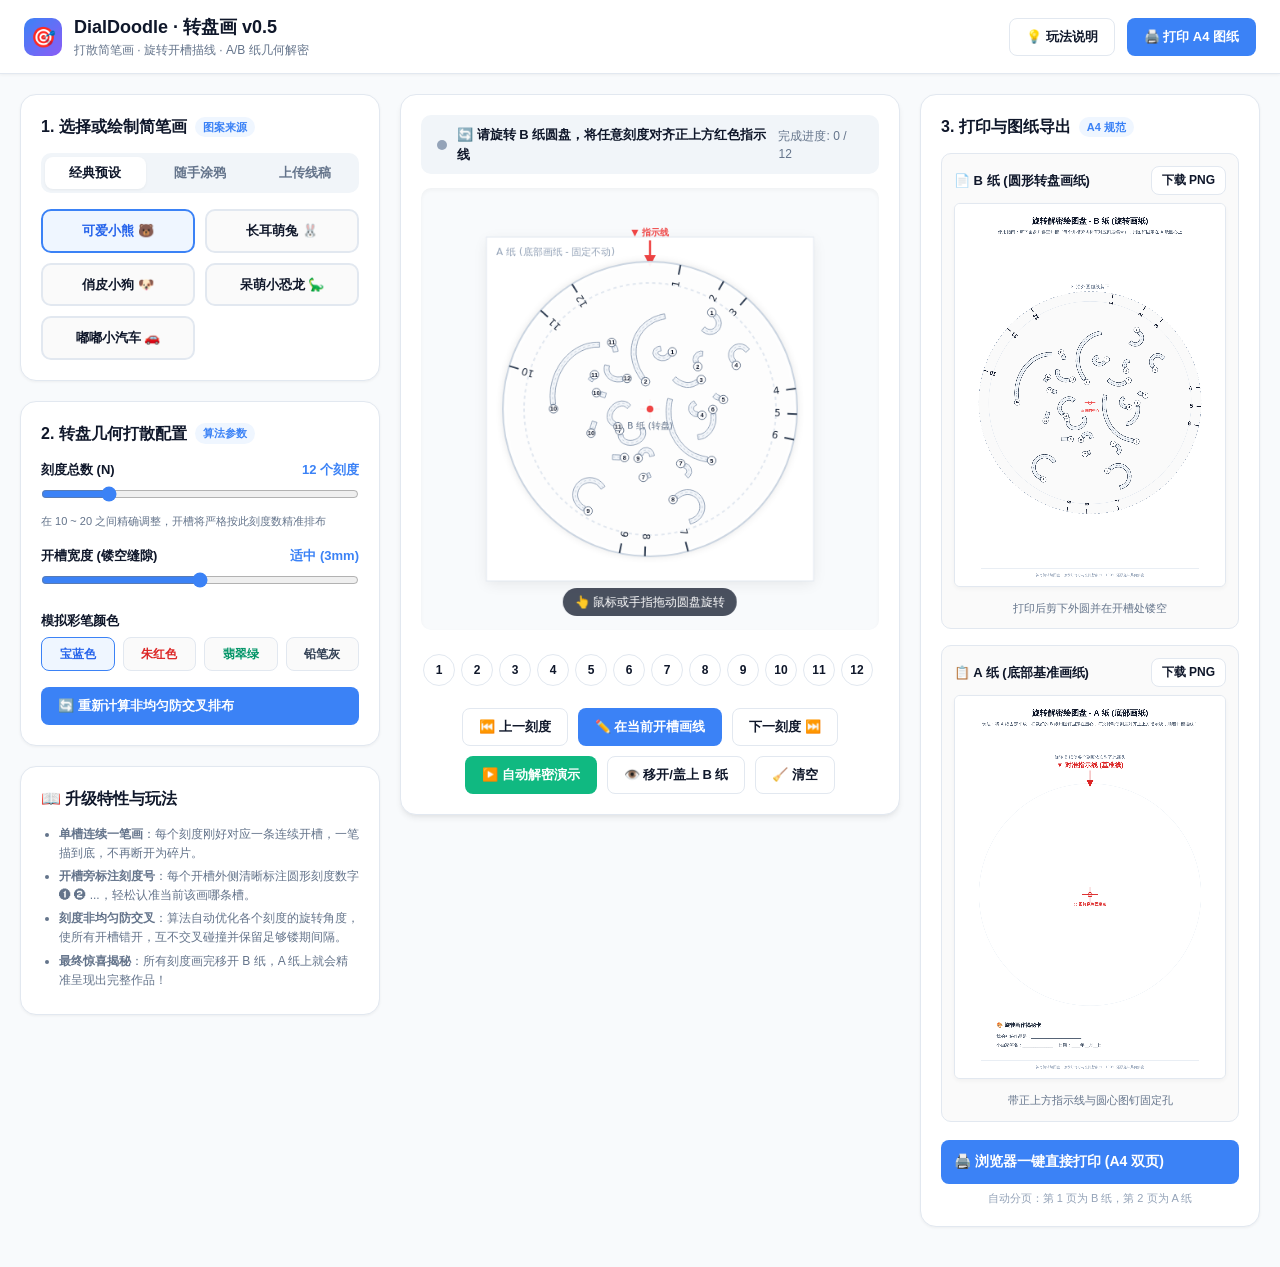
==== index.html @ 6d80e934 "feat: 升级至 v0.5，修复嘴巴中缝与眼睛实心点丢失问题，优化预览遮挡与精准刻度锁定" ====
<!DOCTYPE html>
<html lang="zh-CN">
<head>
  <meta charset="UTF-8">
  <meta name="viewport" content="width=device-width, initial-scale=1.0">
  <title>DialDoodle 转盘画 v0.5 - 旋转解密绘图生成器</title>
  <link rel="stylesheet" href="css/style.css?v=0.5">
</head>
<body>

  <!-- 顶部导航 -->
  <header class="header">
    <div class="logo-area">
      <div class="logo-icon">🎯</div>
      <div class="logo-text">
        <h1>DialDoodle · 转盘画 v0.5</h1>
        <p>打散简笔画 · 旋转开槽描线 · A/B 纸几何解密</p>
      </div>
    </div>
    <div class="header-actions">
      <button class="btn btn-outline" id="btnHowToPlay">💡 玩法说明</button>
      <button class="btn btn-primary" id="btnQuickPrint">🖨️ 打印 A4 图纸</button>
    </div>
  </header>

  <!-- 主体工作区 -->
  <main class="app-container">

    <!-- 左侧：参数与图案输入面板 -->
    <aside class="panel-control">
      
      <!-- 步骤 1: 图案选择 -->
      <section class="card">
        <h3 class="card-title">
          <span>1. 选择或绘制简笔画</span>
          <span class="badge">图案来源</span>
        </h3>

        <!-- Tab 切换 -->
        <div class="tab-header">
          <button class="tab-btn active" data-tab="preset">经典预设</button>
          <button class="tab-btn" data-tab="doodle">随手涂鸦</button>
          <button class="tab-btn" data-tab="upload">上传线稿</button>
        </div>

        <!-- 预设选择区 -->
        <div class="tab-content" id="tab-preset">
          <div class="preset-grid" id="presetContainer">
            <!-- 由 JS 动态渲染预设列表 -->
          </div>
        </div>

        <!-- 涂鸦画板区 -->
        <div class="tab-content" id="tab-doodle" style="display: none;">
          <div class="doodle-container">
            <canvas id="doodleCanvas" width="280" height="200"></canvas>
            <div class="doodle-tools">
              <button class="btn btn-outline btn-sm" id="btnClearDoodle">清空白板</button>
              <button class="btn btn-primary btn-sm" id="btnApplyDoodle">生成此涂鸦</button>
            </div>
            <p style="font-size: 11px; color: #94A3B8; margin-top: 6px;">请在白色区域内随手画一个简笔画</p>
          </div>
        </div>

        <!-- 上传图片区 (框内纯净全景展示原图，绝不遮挡) -->
        <div class="tab-content" id="tab-upload" style="display: none;">
          <input type="file" id="fileInput" accept="image/*" style="display: none;">
          
          <div class="upload-dropzone" id="dropzone">
            <!-- 默认未上传提示 -->
            <div id="dropzonePrompt">
              <div style="font-size: 32px; margin-bottom: 6px;">📁</div>
              <p style="font-size: 13px; font-weight: 600;">点击或拖拽简笔画图片到此处</p>
              <p style="font-size: 11px; color: #94A3B8; margin-top: 4px;">建议上传清晰的白底黑色线条简笔画</p>
            </div>

            <!-- 上传后在此框内全幅纯净呈现原图，绝不遮挡图片任何部位 -->
            <div id="dropzonePreview" style="display: none;">
              <img id="uploadPreviewImg" src="" alt="已导入简笔画原图">
            </div>
          </div>

          <!-- 移到框外的独立信息与更换按钮操作栏，绝不挡住原图 -->
          <div class="upload-action-bar" id="uploadActionBar" style="display: none;">
            <span class="upload-file-tag" id="uploadFileName">已上传图片</span>
            <button type="button" class="btn btn-outline btn-sm" id="btnChangeImage">更换图片</button>
          </div>

          <!-- 上传与分析进度条 -->
          <div class="upload-progress-container" id="uploadProgressContainer" style="display: none;">
            <div class="progress-bar-track">
              <div class="progress-bar-fill" id="uploadProgressBar" style="width: 0%;"></div>
            </div>
            <div class="progress-bar-text" id="uploadProgressText">准备就绪...</div>
          </div>
        </div>
      </section>

      <!-- 步骤 2: 刻度与转盘参数 -->
      <section class="card">
        <h3 class="card-title">
          <span>2. 转盘几何打散配置</span>
          <span class="badge">算法参数</span>
        </h3>

        <!-- 刻度数量 (10 到 20 之间精准可调) -->
        <div class="control-group">
          <div class="control-label">
            <span>刻度总数 (N)</span>
            <span class="val-tag" id="tickCountVal">12 个刻度</span>
          </div>
          <input type="range" id="tickCountRange" min="10" max="20" step="1" value="12">
          <p style="font-size: 11px; color: #64748B; margin-top: 4px;">
            在 10 ~ 20 之间精确调整，开槽将严格按此刻度数精准排布
          </p>
        </div>

        <!-- 开槽宽度 -->
        <div class="control-group">
          <div class="control-label">
            <span>开槽宽度 (镂空缝隙)</span>
            <span class="val-tag" id="slotWidthVal">适中 (3mm)</span>
          </div>
          <input type="range" id="slotWidthRange" min="2" max="10" step="1" value="6">
        </div>

        <!-- 画笔颜色 -->
        <div class="control-group">
          <div class="control-label">
            <span>模拟彩笔颜色</span>
          </div>
          <div class="radio-group" id="penColorGroup">
            <div class="radio-pill active" data-color="#2563EB" style="color: #2563EB;">宝蓝色</div>
            <div class="radio-pill" data-color="#DC2626" style="color: #DC2626;">朱红色</div>
            <div class="radio-pill" data-color="#059669" style="color: #059669;">翡翠绿</div>
            <div class="radio-pill" data-color="#334155" style="color: #334155;">铅笔灰</div>
          </div>
        </div>

        <button class="btn btn-primary" id="btnRegenerate" style="width: 100%;">
          🔄 重新计算非均匀防交叉排布
        </button>
      </section>

      <!-- 玩法说明卡片 -->
      <section class="card instructions-card">
        <h3 class="card-title">📖 升级特性与玩法</h3>
        <ul class="instructions-list">
          <li><strong>单槽连续一笔画</strong>：每个刻度刚好对应一条连续开槽，一笔描到底，不再断开为碎片。</li>
          <li><strong>开槽旁标注刻度号</strong>：每个开槽外侧清晰标注圆形刻度数字 ➊ ➋ ...，轻松认准当前该画哪条槽。</li>
          <li><strong>刻度非均匀防交叉</strong>：算法自动优化各个刻度的旋转角度，使所有开槽错开，互不交叉碰撞并保留足够镂期间隔。</li>
          <li><strong>最终惊喜揭秘</strong>：所有刻度画完移开 B 纸，A 纸上就会精准呈现出完整作品！</li>
        </ul>
      </section>

    </aside>

    <!-- 中间：互动解密模拟器 -->
    <section class="simulator-section">
      <div class="simulator-card">
        
        <!-- 状态栏 -->
        <div class="simulator-status-bar">
          <div class="status-left">
            <div class="status-indicator" id="statusIndicator"></div>
            <div class="status-text" id="statusText">正在初始化...</div>
          </div>
          <div class="status-right" id="statusProgress">
            完成进度: 0 / 15
          </div>
        </div>

        <!-- 模拟器画布容器 -->
        <div class="simulator-canvas-wrapper">
          <canvas id="simCanvas" width="560" height="540"></canvas>
          <div class="drag-hint">
            <span>👆 鼠标或手指拖动圆盘旋转</span>
          </div>
        </div>

        <!-- 刻度快速导航指示胶囊 -->
        <div class="tick-pills-scroll" id="tickPillsContainer">
          <!-- 由 JS 渲染刻度胶囊 -->
        </div>

        <!-- 模拟操作按钮群 -->
        <div class="btn-row" style="margin-top: 14px;">
          <button class="btn btn-outline" id="btnPrevTick" title="转到上一个刻度">⏮️ 上一刻度</button>
          <button class="btn btn-primary" id="btnDrawStroke">✏️ 在当前开槽画线</button>
          <button class="btn btn-outline" id="btnNextTick" title="转到下一个刻度">下一刻度 ⏭️</button>
          <button class="btn btn-success" id="btnAutoPlay">▶️ 自动解密演示</button>
          <button class="btn btn-outline" id="btnToggleBPaper">👁️ 移开/盖上 B 纸</button>
          <button class="btn btn-outline" id="btnClearSim" title="清空画纸">🧹 清空</button>
        </div>

      </div>
    </section>

    <!-- 右侧：图纸生成与打印导出 -->
    <aside class="panel-export">
      <div class="card">
        <h3 class="card-title">
          <span>3. 打印与图纸导出</span>
          <span class="badge">A4 规范</span>
        </h3>

        <div class="preview-cards">
          
          <!-- B 纸预览卡片 (打印第一页) -->
          <div class="preview-box print-page" id="bPaperBox">
            <h4>
              <span>📄 B 纸 (圆形转盘画纸)</span>
              <button class="btn btn-outline btn-sm" id="btnDownloadB">下载 PNG</button>
            </h4>
            <canvas id="bPaperCanvas"></canvas>
            <p style="font-size: 11px; color: #64748B; margin-top: 6px;">打印后剪下外圆并在开槽处镂空</p>
          </div>

          <!-- A 纸预览卡片 (打印第二页) -->
          <div class="preview-box print-page" id="aPaperBox">
            <h4>
              <span>📋 A 纸 (底部基准画纸)</span>
              <button class="btn btn-outline btn-sm" id="btnDownloadA">下载 PNG</button>
            </h4>
            <canvas id="aPaperCanvas"></canvas>
            <p style="font-size: 11px; color: #64748B; margin-top: 6px;">带正上方指示线与圆心图钉固定孔</p>
          </div>

        </div>

        <!-- 一键打印大按钮 -->
        <div style="margin-top: 18px;">
          <button class="btn btn-primary" id="btnPrintAll" style="width: 100%; padding: 12px; font-size: 14px;">
            🖨️ 浏览器一键直接打印 (A4 双页)
          </button>
          <p style="font-size: 11px; color: #94A3B8; text-align: center; margin-top: 6px;">
            自动分页：第 1 页为 B 纸，第 2 页为 A 纸
          </p>
        </div>

      </div>
    </aside>

  </main>

  <!-- 引入主应用脚本 -->
  <script type="module" src="js/app.js"></script>

</body>
</html>
---- css/style.css ----
/* 全局基础与重置 */
:root {
  --primary: #3B82F6;
  --primary-hover: #2563EB;
  --primary-light: #EFF6FF;
  --success: #10B981;
  --accent: #F59E0B;
  --danger: #EF4444;
  --bg-main: #F8FAFC;
  --bg-card: #FFFFFF;
  --border-color: #E2E8F0;
  --text-main: #0F172A;
  --text-muted: #64748B;
  --radius-lg: 16px;
  --radius-md: 10px;
  --shadow-sm: 0 1px 3px rgba(0, 0, 0, 0.05);
  --shadow-md: 0 4px 6px -1px rgba(0, 0, 0, 0.07), 0 2px 4px -2px rgba(0, 0, 0, 0.05);
  --shadow-lg: 0 10px 15px -3px rgba(0, 0, 0, 0.08), 0 4px 6px -4px rgba(0, 0, 0, 0.03);
}

* {
  box-sizing: border-box;
  margin: 0;
  padding: 0;
}

body {
  font-family: -apple-system, BlinkMacSystemFont, "Segoe UI", Roboto, "PingFang SC", "Hiragino Sans GB", "Microsoft YaHei", sans-serif;
  background-color: var(--bg-main);
  color: var(--text-main);
  line-height: 1.5;
  -webkit-font-smoothing: antialiased;
}

/* 顶部导航栏 */
.header {
  background: var(--bg-card);
  border-bottom: 1px solid var(--border-color);
  padding: 14px 24px;
  display: flex;
  align-items: center;
  justify-content: space-between;
  box-shadow: var(--shadow-sm);
  position: sticky;
  top: 0;
  z-index: 100;
}

.logo-area {
  display: flex;
  align-items: center;
  gap: 12px;
}

.logo-icon {
  width: 38px;
  height: 38px;
  background: linear-gradient(135deg, #3B82F6, #8B5CF6);
  border-radius: 10px;
  display: flex;
  align-items: center;
  justify-content: center;
  color: #fff;
  font-size: 20px;
}

.logo-text h1 {
  font-size: 18px;
  font-weight: 700;
  color: var(--text-main);
}

.logo-text p {
  font-size: 12px;
  color: var(--text-muted);
}

.header-actions {
  display: flex;
  gap: 12px;
}

/* 主体容器 */
.app-container {
  max-width: 1440px;
  margin: 20px auto;
  padding: 0 20px;
  display: grid;
  grid-template-columns: 360px 1fr 340px;
  gap: 20px;
}

@media (max-width: 1200px) {
  .app-container {
    grid-template-columns: 340px 1fr;
  }
  .panel-export {
    grid-column: span 2;
  }
}

@media (max-width: 860px) {
  .app-container {
    grid-template-columns: 1fr;
  }
  .panel-export {
    grid-column: span 1;
  }
}

/* 卡片通用样式 */
.card {
  background: var(--bg-card);
  border-radius: var(--radius-lg);
  border: 1px solid var(--border-color);
  box-shadow: var(--shadow-sm);
  padding: 20px;
  margin-bottom: 20px;
}

.card-title {
  font-size: 16px;
  font-weight: 700;
  margin-bottom: 14px;
  display: flex;
  align-items: center;
  gap: 8px;
}

.card-title .badge {
  font-size: 11px;
  background: var(--primary-light);
  color: var(--primary);
  padding: 2px 8px;
  border-radius: 12px;
  font-weight: 600;
}

/* Tab 切换 */
.tab-header {
  display: flex;
  background: #F1F5F9;
  padding: 4px;
  border-radius: var(--radius-md);
  margin-bottom: 16px;
  gap: 4px;
}

.tab-btn {
  flex: 1;
  padding: 7px 10px;
  border: none;
  background: transparent;
  font-size: 13px;
  font-weight: 600;
  color: var(--text-muted);
  border-radius: 8px;
  cursor: pointer;
  transition: all 0.2s;
  text-align: center;
}

.tab-btn.active {
  background: #FFFFFF;
  color: var(--text-main);
  box-shadow: var(--shadow-sm);
}

/* 预设网格 */
.preset-grid {
  display: grid;
  grid-template-columns: repeat(2, 1fr);
  gap: 10px;
}

.preset-card {
  border: 2px solid var(--border-color);
  border-radius: var(--radius-md);
  padding: 10px;
  cursor: pointer;
  text-align: center;
  font-size: 13px;
  font-weight: 600;
  transition: all 0.2s;
  background: #FAFAFA;
}

.preset-card:hover {
  border-color: var(--primary);
  background: var(--primary-light);
}

.preset-card.active {
  border-color: var(--primary);
  background: var(--primary-light);
  color: var(--primary-hover);
}

/* 涂鸦板容器 */
.doodle-container {
  text-align: center;
}

#doodleCanvas {
  border: 1px dashed var(--border-color);
  border-radius: var(--radius-md);
  background: #FFFFFF;
  cursor: crosshair;
  touch-action: none;
}

.doodle-tools {
  margin-top: 10px;
  display: flex;
  justify-content: center;
  gap: 8px;
}

/* 上传框 */
.upload-dropzone {
  border: 2px dashed var(--border-color);
  border-radius: var(--radius-md);
  padding: 16px 12px;
  text-align: center;
  cursor: pointer;
  background: #FAFAFA;
  transition: all 0.2s;
  min-height: 140px;
  display: flex;
  align-items: center;
  justify-content: center;
  position: relative;
  overflow: hidden;
}

.upload-dropzone:hover {
  border-color: var(--primary);
  background: var(--primary-light);
}

#dropzonePrompt {
  width: 100%;
}

#dropzonePreview {
  width: 100%;
  min-height: 140px;
  max-height: 190px;
  position: relative;
  display: flex;
  align-items: center;
  justify-content: center;
  padding: 4px;
}

#dropzonePreview img {
  max-width: 100%;
  max-height: 180px;
  object-fit: contain;
  border-radius: 6px;
  display: block;
}

/* 移至外部下方的操作栏，100% 杜绝遮挡原图任何区域 */
.upload-action-bar {
  margin-top: 10px;
  padding: 8px 12px;
  background: #F1F5F9;
  border: 1px solid #E2E8F0;
  border-radius: 8px;
  display: flex;
  justify-content: space-between;
  align-items: center;
}

.upload-file-tag {
  font-size: 12px;
  font-weight: 600;
  color: #334155;
  max-width: 170px;
  white-space: nowrap;
  overflow: hidden;
  text-overflow: ellipsis;
}

/* 进度条样式 */
.upload-progress-container {
  margin-top: 10px;
  padding: 8px 10px;
  background: #F8FAFC;
  border: 1px solid #E2E8F0;
  border-radius: 8px;
}

.progress-bar-track {
  width: 100%;
  height: 8px;
  background: #E2E8F0;
  border-radius: 9999px;
  overflow: hidden;
}

.progress-bar-fill {
  height: 100%;
  background: linear-gradient(90deg, #3B82F6, #10B981);
  border-radius: 9999px;
  transition: width 0.3s ease;
}

.progress-bar-text {
  font-size: 11px;
  color: #475569;
  margin-top: 5px;
  text-align: center;
  font-weight: 500;
}

/* 导入图片预览卡片 */
.upload-preview-card {
  border: 1px solid var(--border-color);
  border-radius: var(--radius-md);
  padding: 10px;
  background: #FFFFFF;
  box-shadow: var(--shadow-sm);
}

.preview-img-box {
  width: 100%;
  height: 155px;
  background: #F8FAFC;
  border-radius: 8px;
  display: flex;
  align-items: center;
  justify-content: center;
  overflow: hidden;
  border: 1px solid #E2E8F0;
}

.preview-img-box img {
  max-width: 100%;
  max-height: 100%;
  object-fit: contain;
}

.preview-meta {
  display: flex;
  align-items: center;
  justify-content: space-between;
  margin-top: 10px;
  padding: 0 4px;
}

.preview-info {
  display: flex;
  flex-direction: column;
  gap: 2px;
  max-width: 170px;
}

.preview-badge {
  font-size: 10px;
  font-weight: 600;
  color: #059669;
  background: #ECFDF5;
  padding: 1px 6px;
  border-radius: 4px;
  display: inline-block;
  width: fit-content;
}

.preview-filename {
  font-size: 12px;
  color: var(--text-main);
  white-space: nowrap;
  overflow: hidden;
  text-overflow: ellipsis;
  font-weight: 500;
}

/* 参数控制器 */
.control-group {
  margin-bottom: 16px;
}

.control-label {
  display: flex;
  justify-content: space-between;
  font-size: 13px;
  font-weight: 600;
  margin-bottom: 6px;
}

.control-label .val-tag {
  color: var(--primary);
  font-weight: 700;
}

input[type="range"] {
  width: 100%;
  accent-color: var(--primary);
  cursor: pointer;
}

.radio-group {
  display: flex;
  gap: 8px;
}

.radio-pill {
  flex: 1;
  border: 1px solid var(--border-color);
  padding: 7px 8px;
  border-radius: 8px;
  font-size: 12px;
  font-weight: 600;
  text-align: center;
  cursor: pointer;
  user-select: none;
  background: #FAFAFA;
}

.radio-pill.active {
  background: var(--primary-light);
  border-color: var(--primary);
  color: var(--primary);
}

/* 中间模拟器区域 */
.simulator-section {
  display: flex;
  flex-direction: column;
  gap: 16px;
}

.simulator-card {
  background: var(--bg-card);
  border-radius: var(--radius-lg);
  border: 1px solid var(--border-color);
  padding: 20px;
  display: flex;
  flex-direction: column;
  align-items: center;
  box-shadow: var(--shadow-md);
  position: relative;
}

.simulator-canvas-wrapper {
  position: relative;
  display: flex;
  justify-content: center;
  align-items: center;
  width: 100%;
  max-width: 560px;
  user-select: none;
  margin-bottom: 16px;
}

#simCanvas {
  width: 100%;
  max-width: 560px;
  height: auto;
  aspect-ratio: 560 / 540;
  border-radius: var(--radius-md);
  cursor: grab;
  touch-action: none;
  background: #F8FAFC;
  box-shadow: inset 0 2px 4px rgba(0,0,0,0.04);
}

#simCanvas:active {
  cursor: grabbing;
}

/* 提示气泡 */
.drag-hint {
  position: absolute;
  bottom: 14px;
  left: 50%;
  transform: translateX(-50%);
  background: rgba(15, 23, 42, 0.75);
  backdrop-filter: blur(4px);
  color: #fff;
  padding: 5px 12px;
  border-radius: 20px;
  font-size: 12px;
  pointer-events: none;
  display: flex;
  align-items: center;
  gap: 6px;
}

/* 模拟器控制栏 */
.simulator-status-bar {
  width: 100%;
  background: #F1F5F9;
  border-radius: var(--radius-md);
  padding: 10px 16px;
  display: flex;
  align-items: center;
  justify-content: space-between;
  margin-bottom: 14px;
}

.status-left {
  display: flex;
  align-items: center;
  gap: 10px;
}

.status-indicator {
  width: 10px;
  height: 10px;
  border-radius: 50%;
  background: #94A3B8;
}

.status-indicator.aligned {
  background: var(--danger);
  box-shadow: 0 0 8px rgba(239, 68, 68, 0.7);
  animation: pulse 1.2s infinite;
}

@keyframes pulse {
  0% { transform: scale(1); }
  50% { transform: scale(1.3); }
  100% { transform: scale(1); }
}

.status-text {
  font-size: 13px;
  font-weight: 600;
}

.status-right {
  font-size: 12px;
  color: var(--text-muted);
}

/* 按钮组 */
.btn-row {
  display: flex;
  flex-wrap: wrap;
  gap: 10px;
  width: 100%;
  justify-content: center;
}

.btn {
  padding: 9px 16px;
  border-radius: 8px;
  font-size: 13px;
  font-weight: 600;
  border: 1px solid transparent;
  cursor: pointer;
  display: inline-flex;
  align-items: center;
  gap: 6px;
  transition: all 0.2s;
}

.btn-primary {
  background: var(--primary);
  color: #fff;
}

.btn-primary:hover {
  background: var(--primary-hover);
}

.btn-outline {
  background: #fff;
  border-color: var(--border-color);
  color: var(--text-main);
}

.btn-outline:hover {
  background: #F8FAFC;
  border-color: #CBD5E1;
}

.btn-success {
  background: var(--success);
  color: #fff;
}

.btn-success:hover {
  background: #059669;
}

.btn-danger {
  background: var(--danger);
  color: #fff;
}

.btn-sm {
  padding: 5px 10px;
  font-size: 12px;
}

/* 刻度进度点 */
.tick-pills-scroll {
  width: 100%;
  overflow-x: auto;
  display: flex;
  gap: 6px;
  padding: 8px 2px;
}

.tick-pill {
  min-width: 32px;
  height: 32px;
  display: flex;
  align-items: center;
  justify-content: center;
  border-radius: 50%;
  font-size: 12px;
  font-weight: 700;
  border: 1px solid var(--border-color);
  background: #FFFFFF;
  cursor: pointer;
  transition: all 0.2s;
  flex-shrink: 0;
}

.tick-pill:hover {
  border-color: var(--primary);
}

.tick-pill.aligned {
  border-color: var(--danger);
  color: var(--danger);
  font-weight: 800;
  box-shadow: 0 0 6px rgba(239, 68, 68, 0.4);
}

.tick-pill.completed {
  background: #D1FAE5;
  border-color: var(--success);
  color: #065F46;
}

/* 打印与导出面板 */
.preview-cards {
  display: flex;
  flex-direction: column;
  gap: 16px;
}

.preview-box {
  border: 1px solid var(--border-color);
  border-radius: var(--radius-md);
  padding: 12px;
  background: #FAFAFA;
  text-align: center;
}

.preview-box h4 {
  font-size: 13px;
  font-weight: 700;
  margin-bottom: 8px;
  display: flex;
  justify-content: space-between;
  align-items: center;
}

.preview-box canvas {
  width: 100%;
  height: auto;
  border: 1px solid var(--border-color);
  border-radius: 6px;
  box-shadow: 0 2px 4px rgba(0,0,0,0.04);
  background: #fff;
}

.instructions-list {
  font-size: 12px;
  color: var(--text-muted);
  line-height: 1.6;
  margin-top: 10px;
  padding-left: 18px;
}

.instructions-list li {
  margin-bottom: 4px;
}

/* 打印媒体样式：关键！实现直接 A4 分页打印 */
@media print {
  body {
    background: #fff !important;
    padding: 0 !important;
    margin: 0 !important;
  }

  .header,
  .panel-control,
  .simulator-section,
  .header-actions,
  .btn,
  .instructions-card {
    display: none !important;
  }

  .app-container {
    display: block !important;
    max-width: none !important;
    margin: 0 !important;
    padding: 0 !important;
  }

  .panel-export {
    display: block !important;
    width: 100% !important;
    padding: 0 !important;
  }

  .card {
    border: none !important;
    box-shadow: none !important;
    padding: 0 !important;
    margin: 0 !important;
  }

  .print-page {
    page-break-after: always !important;
    break-after: page !important;
    width: 100% !important;
    height: 100vh !important;
    display: flex !important;
    flex-direction: column !important;
    justify-content: center !important;
    align-items: center !important;
  }

  .preview-box {
    border: none !important;
    background: transparent !important;
    padding: 0 !important;
    margin: 0 !important;
  }

  .preview-box h4,
  .preview-box .btn {
    display: none !important;
  }

  .preview-box canvas {
    max-width: 96% !important;
    max-height: 96vh !important;
    border: none !important;
    box-shadow: none !important;
  }
}
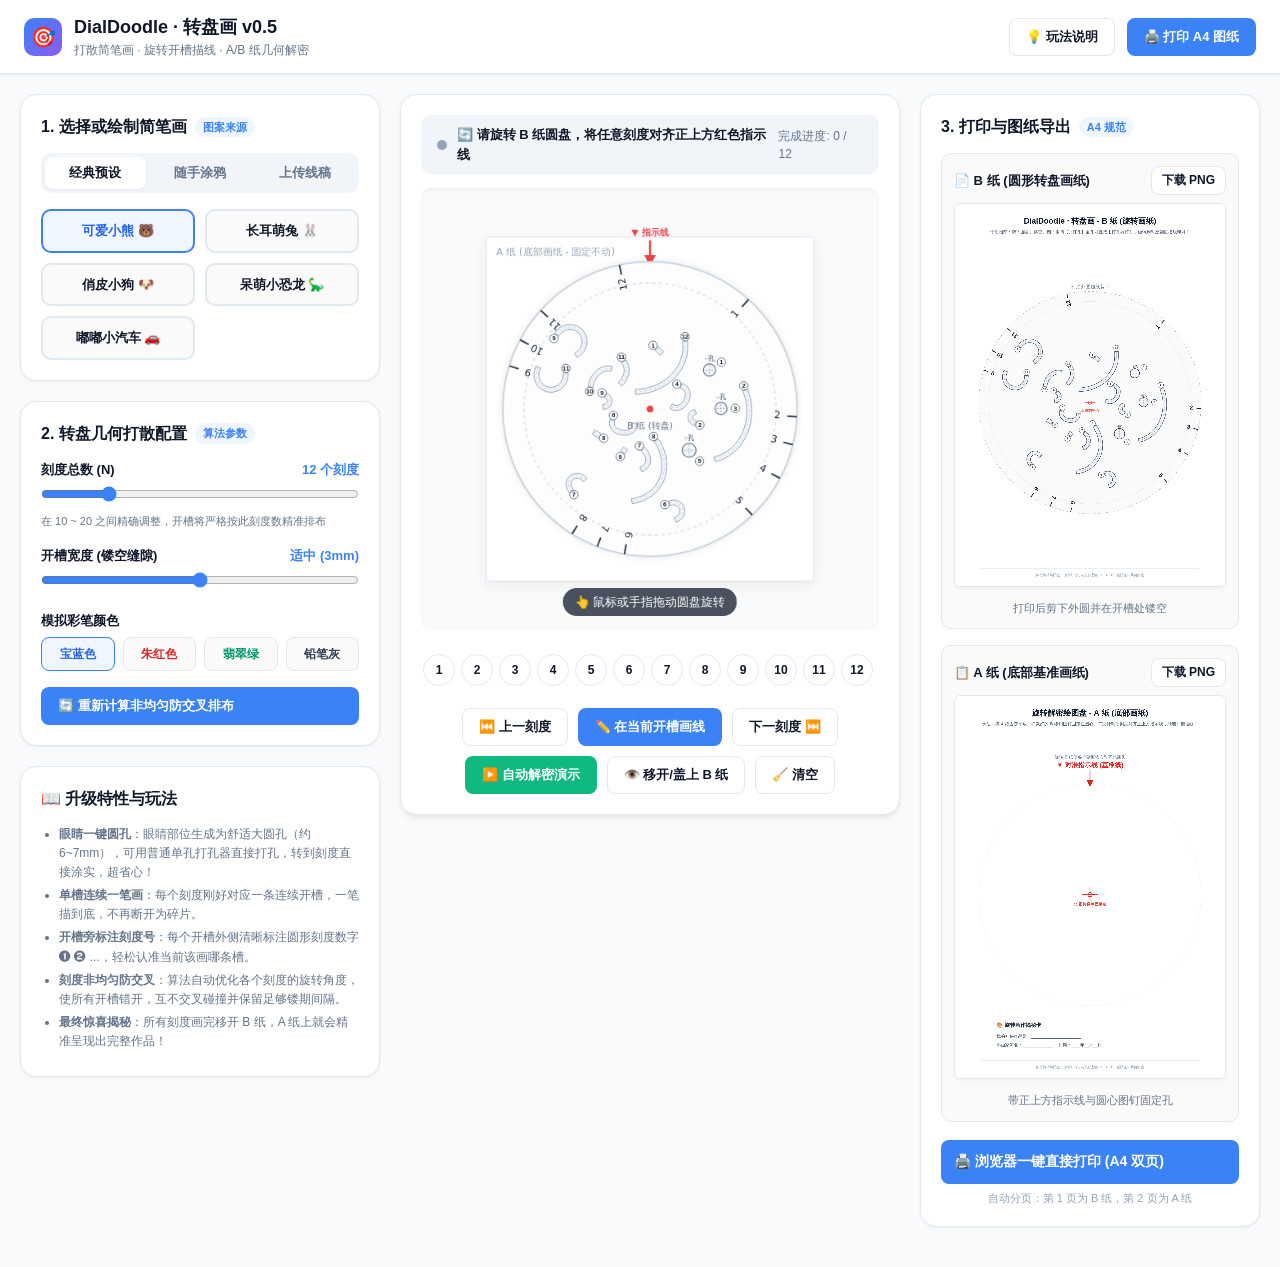
==== commit 95385240: "feat: 眼睛部位升级为舒适大圆孔，支持打孔器一键打孔与实体涂黑" ====
--- a/index.html
+++ b/index.html
@@ -146,6 +146,7 @@
       <section class="card instructions-card">
         <h3 class="card-title">📖 升级特性与玩法</h3>
         <ul class="instructions-list">
+          <li><strong>眼睛一键圆孔</strong>：眼睛部位生成为舒适大圆孔（约 6~7mm），可用普通单孔打孔器直接打孔，转到刻度直接涂实，超省心！</li>
           <li><strong>单槽连续一笔画</strong>：每个刻度刚好对应一条连续开槽，一笔描到底，不再断开为碎片。</li>
           <li><strong>开槽旁标注刻度号</strong>：每个开槽外侧清晰标注圆形刻度数字 ➊ ➋ ...，轻松认准当前该画哪条槽。</li>
           <li><strong>刻度非均匀防交叉</strong>：算法自动优化各个刻度的旋转角度，使所有开槽错开，互不交叉碰撞并保留足够镂期间隔。</li>
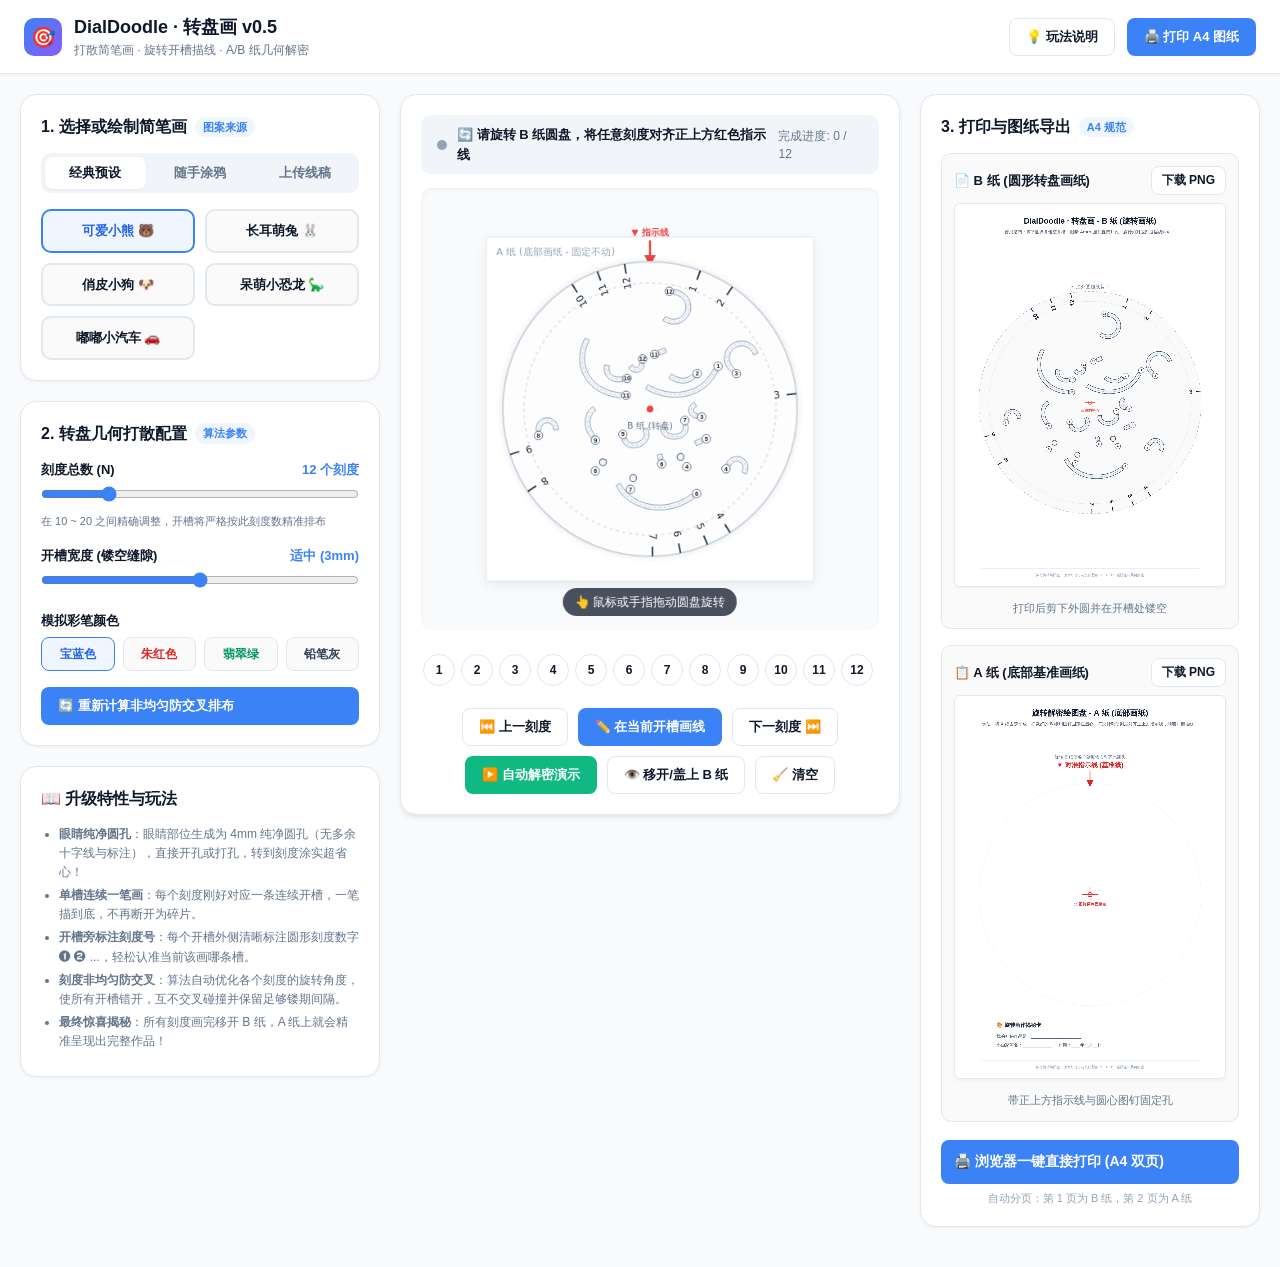
==== commit bbe2ef02: "feat: 眼睛圆孔尺寸调整为 4mm 纯净圆孔，去除十字定位线与打孔标注字样" ====
--- a/index.html
+++ b/index.html
@@ -146,7 +146,7 @@
       <section class="card instructions-card">
         <h3 class="card-title">📖 升级特性与玩法</h3>
         <ul class="instructions-list">
-          <li><strong>眼睛一键圆孔</strong>：眼睛部位生成为舒适大圆孔（约 6~7mm），可用普通单孔打孔器直接打孔，转到刻度直接涂实，超省心！</li>
+          <li><strong>眼睛纯净圆孔</strong>：眼睛部位生成为 4mm 纯净圆孔（无多余十字线与标注），直接开孔或打孔，转到刻度涂实超省心！</li>
           <li><strong>单槽连续一笔画</strong>：每个刻度刚好对应一条连续开槽，一笔描到底，不再断开为碎片。</li>
           <li><strong>开槽旁标注刻度号</strong>：每个开槽外侧清晰标注圆形刻度数字 ➊ ➋ ...，轻松认准当前该画哪条槽。</li>
           <li><strong>刻度非均匀防交叉</strong>：算法自动优化各个刻度的旋转角度，使所有开槽错开，互不交叉碰撞并保留足够镂期间隔。</li>
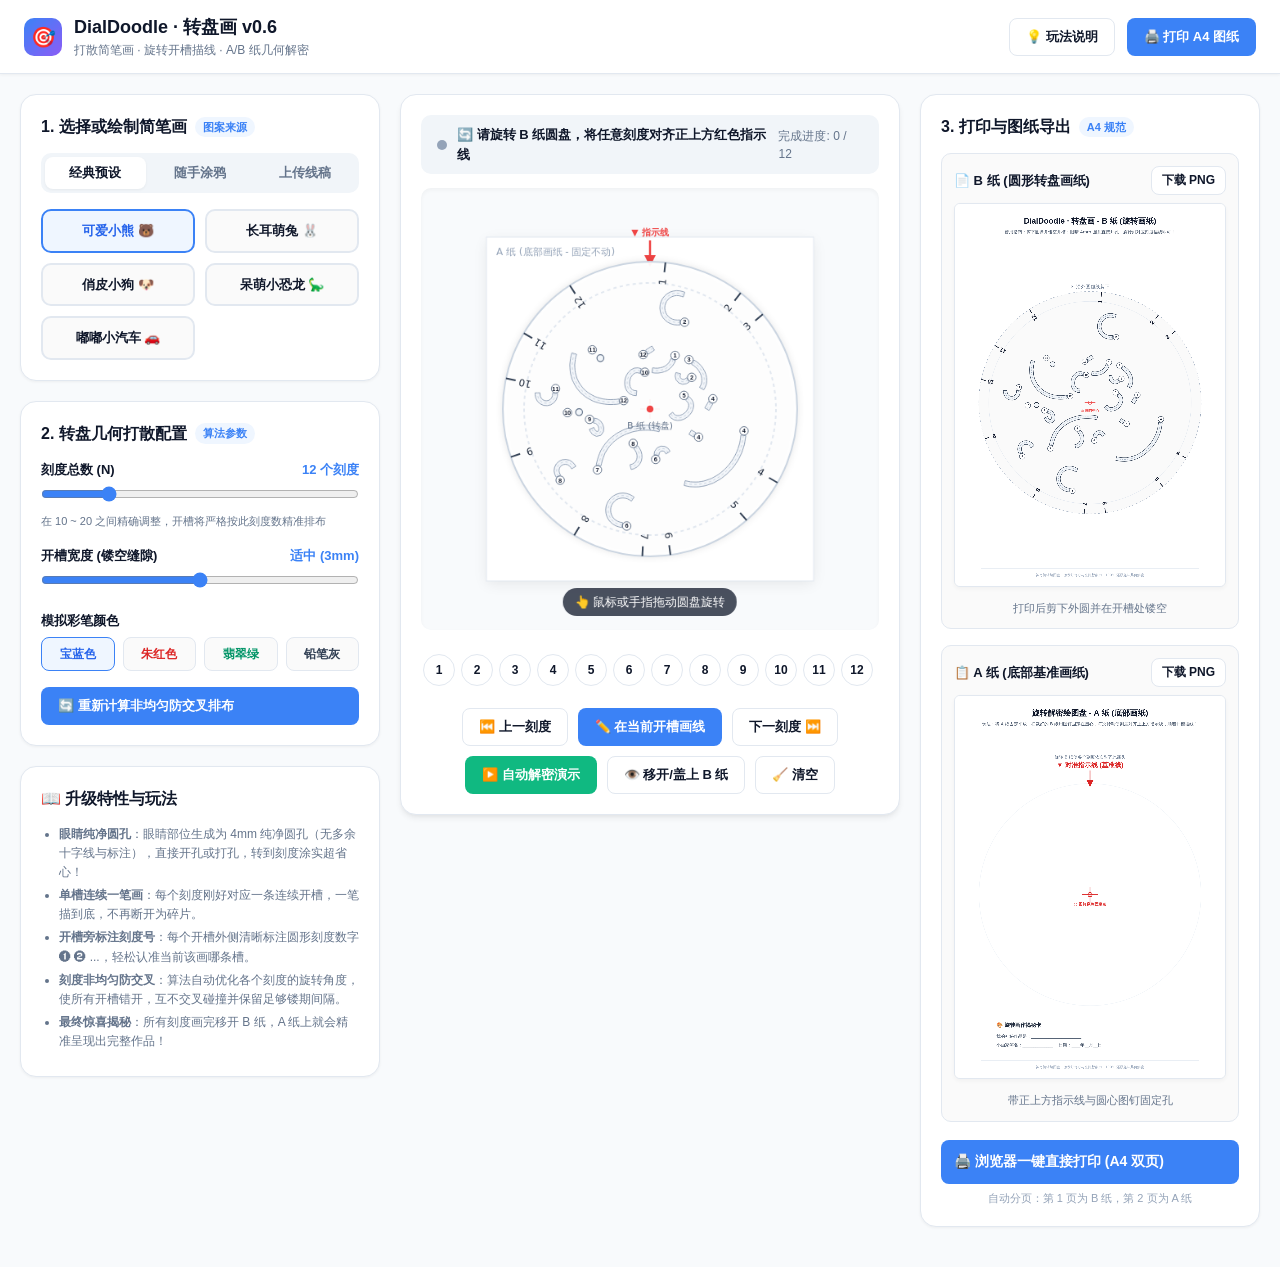
==== commit 8ba8b79d: "fix: 升级至 v0.6，彻底解决蜗牛角和鸟眼部重复画线重叠双层问题" ====
--- a/index.html
+++ b/index.html
@@ -3,8 +3,8 @@
 <head>
   <meta charset="UTF-8">
   <meta name="viewport" content="width=device-width, initial-scale=1.0">
-  <title>DialDoodle 转盘画 v0.5 - 旋转解密绘图生成器</title>
-  <link rel="stylesheet" href="css/style.css?v=0.5">
+  <title>DialDoodle 转盘画 v0.6 - 旋转解密绘图生成器</title>
+  <link rel="stylesheet" href="css/style.css?v=0.6">
 </head>
 <body>
 
@@ -13,7 +13,7 @@
     <div class="logo-area">
       <div class="logo-icon">🎯</div>
       <div class="logo-text">
-        <h1>DialDoodle · 转盘画 v0.5</h1>
+        <h1>DialDoodle · 转盘画 v0.6</h1>
         <p>打散简笔画 · 旋转开槽描线 · A/B 纸几何解密</p>
       </div>
     </div>
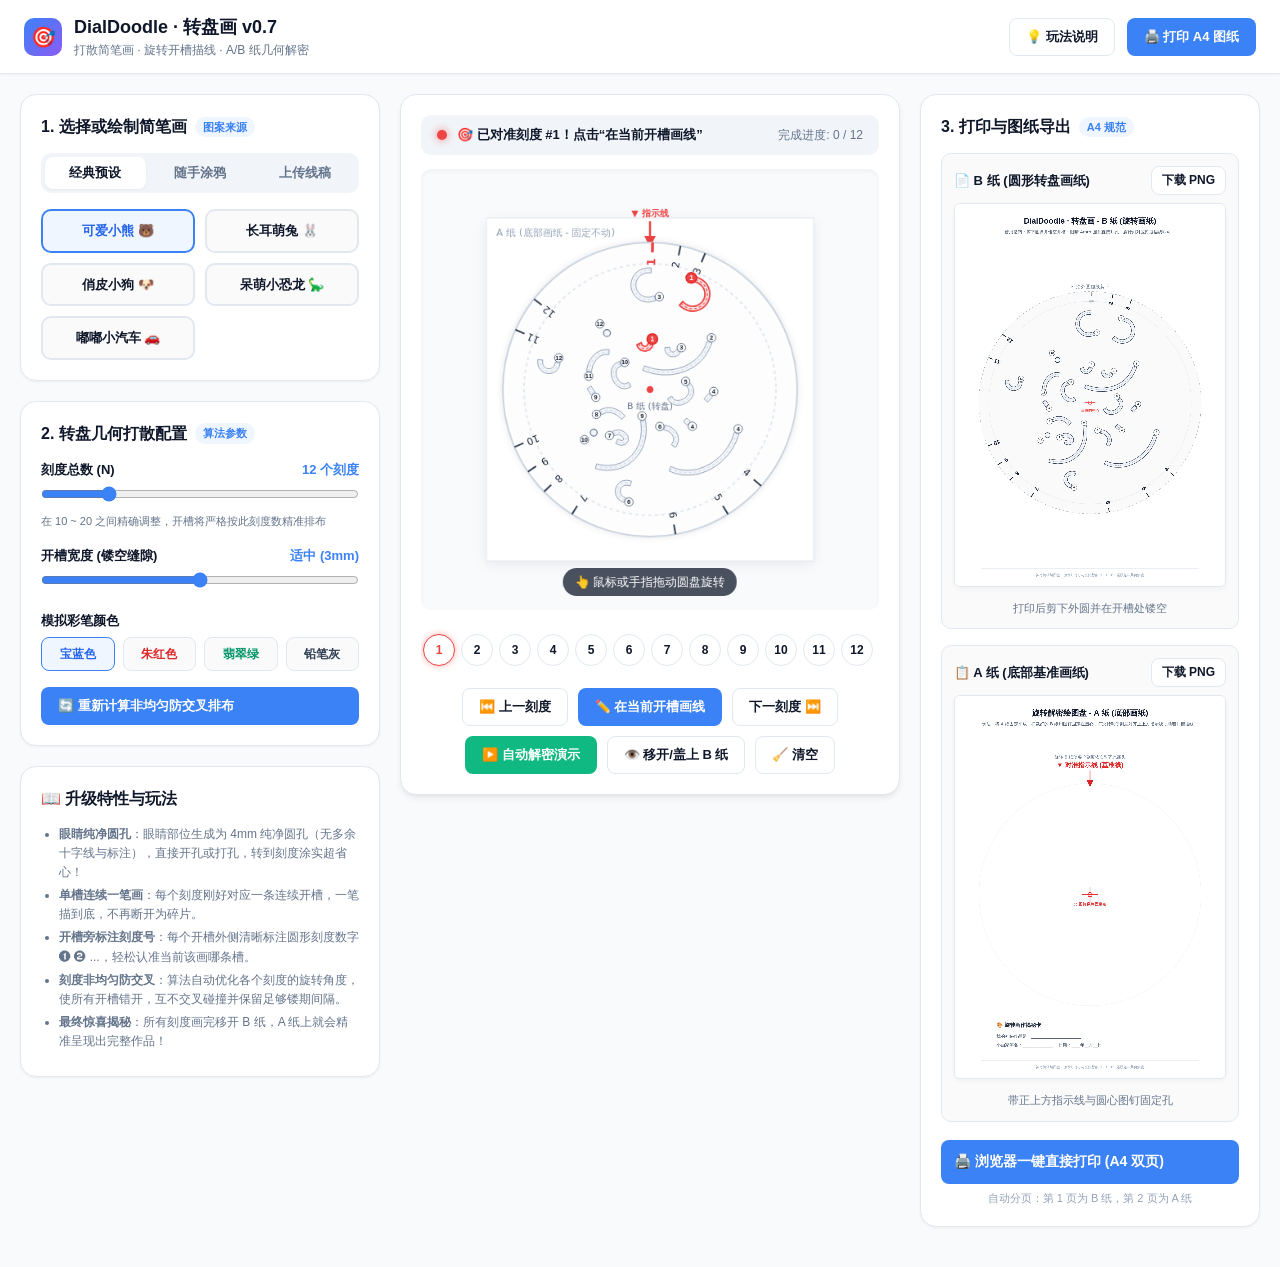
==== commit 6e8f70c6: "fix: 升级至 v0.7，补充 Geometry.distToSegment 方法解决图片处理失败报错" ====
--- a/index.html
+++ b/index.html
@@ -3,8 +3,8 @@
 <head>
   <meta charset="UTF-8">
   <meta name="viewport" content="width=device-width, initial-scale=1.0">
-  <title>DialDoodle 转盘画 v0.6 - 旋转解密绘图生成器</title>
-  <link rel="stylesheet" href="css/style.css?v=0.6">
+  <title>DialDoodle 转盘画 v0.7 - 旋转解密绘图生成器</title>
+  <link rel="stylesheet" href="css/style.css?v=0.7">
 </head>
 <body>
 
@@ -13,7 +13,7 @@
     <div class="logo-area">
       <div class="logo-icon">🎯</div>
       <div class="logo-text">
-        <h1>DialDoodle · 转盘画 v0.6</h1>
+        <h1>DialDoodle · 转盘画 v0.7</h1>
         <p>打散简笔画 · 旋转开槽描线 · A/B 纸几何解密</p>
       </div>
     </div>
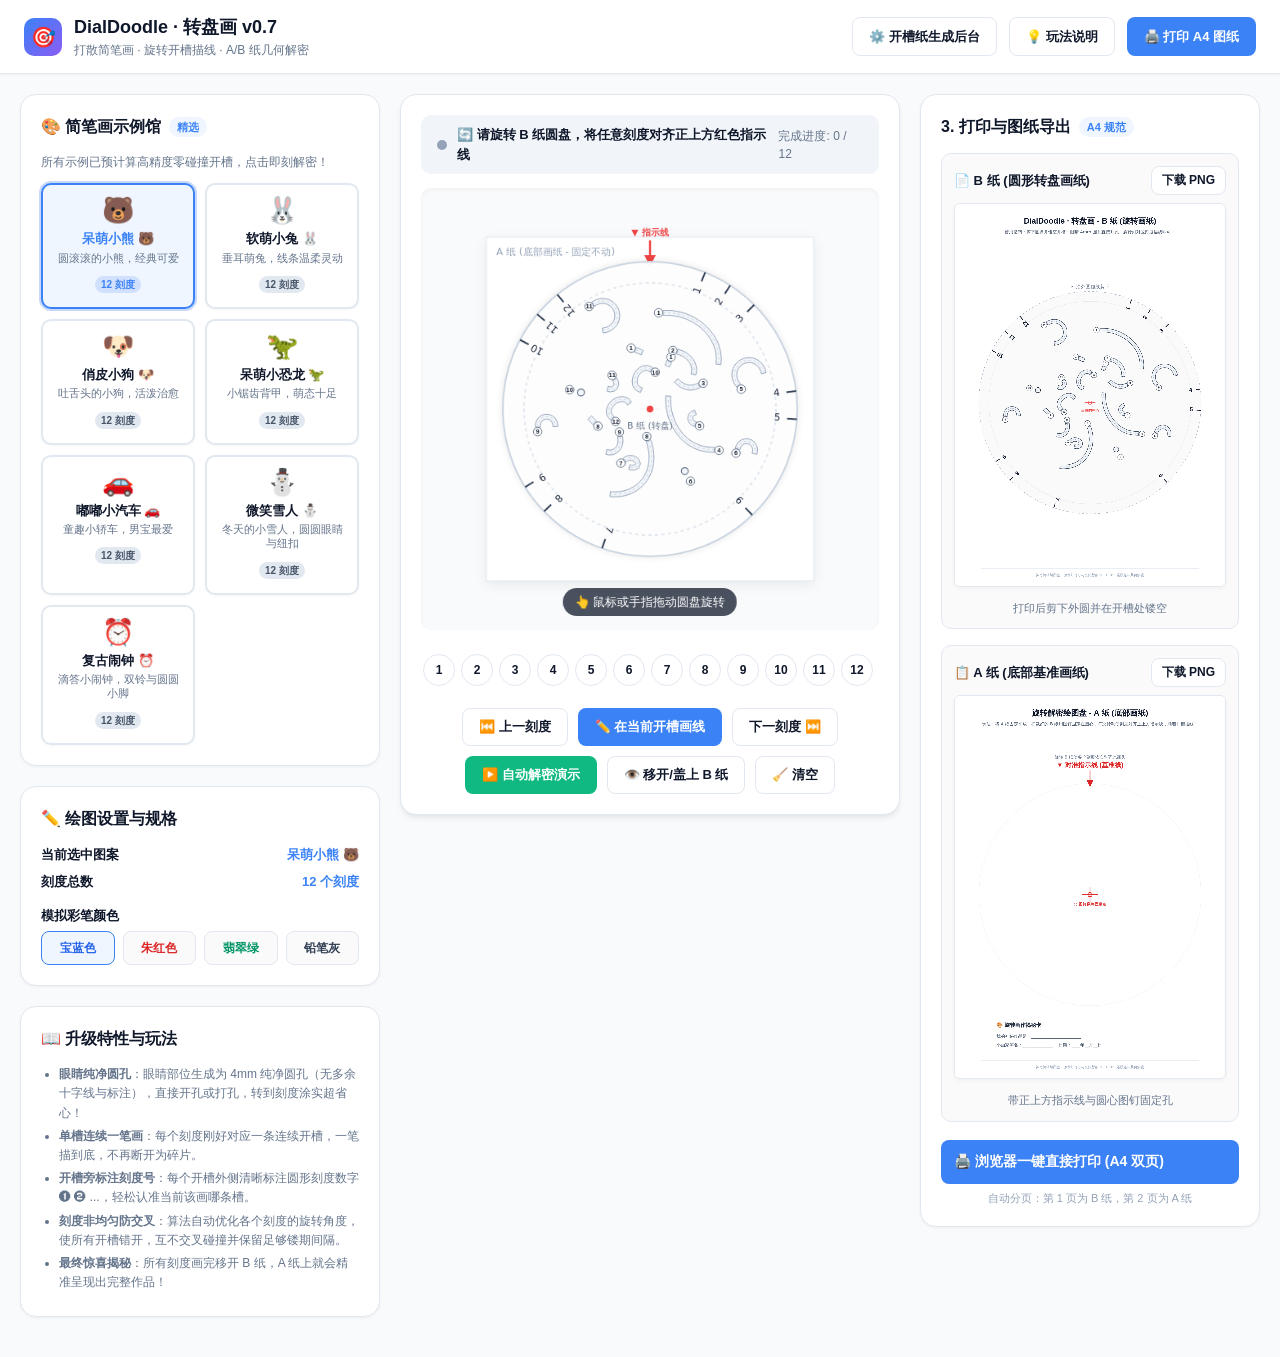
==== commit 99092602: "feat: split user display and admin generator, support precomputed doodle data management" ====
--- a/index.html
+++ b/index.html
@@ -18,6 +18,7 @@
       </div>
     </div>
     <div class="header-actions">
+      <a href="admin.html" class="btn btn-outline" style="text-decoration: none; display: inline-flex; align-items: center; gap: 4px;">⚙️ 开槽纸生成后台</a>
       <button class="btn btn-outline" id="btnHowToPlay">💡 玩法说明</button>
       <button class="btn btn-primary" id="btnQuickPrint">🖨️ 打印 A4 图纸</button>
     </div>
@@ -26,106 +27,45 @@
   <!-- 主体工作区 -->
   <main class="app-container">
 
-    <!-- 左侧：参数与图案输入面板 -->
+    <!-- 左侧：简笔画图案选择与绘图设置面板 (纯展示与解密端，零计算负担) -->
     <aside class="panel-control">
       
-      <!-- 步骤 1: 图案选择 -->
+      <!-- 简笔画示例馆 -->
       <section class="card">
         <h3 class="card-title">
-          <span>1. 选择或绘制简笔画</span>
-          <span class="badge">图案来源</span>
+          <span>🎨 简笔画示例馆</span>
+          <span class="badge" id="totalDoodlesBadge">精选</span>
+        </h3>
+        <p style="font-size: 12px; color: #64748B; margin-bottom: 12px;">
+          所有示例已预计算高精度零碰撞开槽，点击即刻解密！
+        </p>
+
+        <!-- 示例卡片网格 -->
+        <div class="preset-grid" id="presetContainer">
+          <!-- 由 JS 动态读取 doodles/ 渲染示例卡片 -->
+        </div>
+      </section>
+
+      <!-- 绘图偏好与规格 -->
+      <section class="card">
+        <h3 class="card-title">
+          <span>✏️ 绘图设置与规格</span>
         </h3>
 
-        <!-- Tab 切换 -->
-        <div class="tab-header">
-          <button class="tab-btn active" data-tab="preset">经典预设</button>
-          <button class="tab-btn" data-tab="doodle">随手涂鸦</button>
-          <button class="tab-btn" data-tab="upload">上传线稿</button>
-        </div>
-
-        <!-- 预设选择区 -->
-        <div class="tab-content" id="tab-preset">
-          <div class="preset-grid" id="presetContainer">
-            <!-- 由 JS 动态渲染预设列表 -->
+        <!-- 当前图案与刻度摘要 -->
+        <div class="control-group" style="margin-bottom: 14px;">
+          <div class="control-label">
+            <span>当前选中图案</span>
+            <span class="val-tag" id="currentDoodleName">呆萌小熊 🐻</span>
+          </div>
+          <div class="control-label" style="margin-top: 8px;">
+            <span>刻度总数</span>
+            <span class="val-tag" id="tickCountVal">12 个刻度</span>
           </div>
         </div>
 
-        <!-- 涂鸦画板区 -->
-        <div class="tab-content" id="tab-doodle" style="display: none;">
-          <div class="doodle-container">
-            <canvas id="doodleCanvas" width="280" height="200"></canvas>
-            <div class="doodle-tools">
-              <button class="btn btn-outline btn-sm" id="btnClearDoodle">清空白板</button>
-              <button class="btn btn-primary btn-sm" id="btnApplyDoodle">生成此涂鸦</button>
-            </div>
-            <p style="font-size: 11px; color: #94A3B8; margin-top: 6px;">请在白色区域内随手画一个简笔画</p>
-          </div>
-        </div>
-
-        <!-- 上传图片区 (框内纯净全景展示原图，绝不遮挡) -->
-        <div class="tab-content" id="tab-upload" style="display: none;">
-          <input type="file" id="fileInput" accept="image/*" style="display: none;">
-          
-          <div class="upload-dropzone" id="dropzone">
-            <!-- 默认未上传提示 -->
-            <div id="dropzonePrompt">
-              <div style="font-size: 32px; margin-bottom: 6px;">📁</div>
-              <p style="font-size: 13px; font-weight: 600;">点击或拖拽简笔画图片到此处</p>
-              <p style="font-size: 11px; color: #94A3B8; margin-top: 4px;">建议上传清晰的白底黑色线条简笔画</p>
-            </div>
-
-            <!-- 上传后在此框内全幅纯净呈现原图，绝不遮挡图片任何部位 -->
-            <div id="dropzonePreview" style="display: none;">
-              <img id="uploadPreviewImg" src="" alt="已导入简笔画原图">
-            </div>
-          </div>
-
-          <!-- 移到框外的独立信息与更换按钮操作栏，绝不挡住原图 -->
-          <div class="upload-action-bar" id="uploadActionBar" style="display: none;">
-            <span class="upload-file-tag" id="uploadFileName">已上传图片</span>
-            <button type="button" class="btn btn-outline btn-sm" id="btnChangeImage">更换图片</button>
-          </div>
-
-          <!-- 上传与分析进度条 -->
-          <div class="upload-progress-container" id="uploadProgressContainer" style="display: none;">
-            <div class="progress-bar-track">
-              <div class="progress-bar-fill" id="uploadProgressBar" style="width: 0%;"></div>
-            </div>
-            <div class="progress-bar-text" id="uploadProgressText">准备就绪...</div>
-          </div>
-        </div>
-      </section>
-
-      <!-- 步骤 2: 刻度与转盘参数 -->
-      <section class="card">
-        <h3 class="card-title">
-          <span>2. 转盘几何打散配置</span>
-          <span class="badge">算法参数</span>
-        </h3>
-
-        <!-- 刻度数量 (10 到 20 之间精准可调) -->
-        <div class="control-group">
-          <div class="control-label">
-            <span>刻度总数 (N)</span>
-            <span class="val-tag" id="tickCountVal">12 个刻度</span>
-          </div>
-          <input type="range" id="tickCountRange" min="10" max="20" step="1" value="12">
-          <p style="font-size: 11px; color: #64748B; margin-top: 4px;">
-            在 10 ~ 20 之间精确调整，开槽将严格按此刻度数精准排布
-          </p>
-        </div>
-
-        <!-- 开槽宽度 -->
-        <div class="control-group">
-          <div class="control-label">
-            <span>开槽宽度 (镂空缝隙)</span>
-            <span class="val-tag" id="slotWidthVal">适中 (3mm)</span>
-          </div>
-          <input type="range" id="slotWidthRange" min="2" max="10" step="1" value="6">
-        </div>
-
         <!-- 画笔颜色 -->
-        <div class="control-group">
+        <div class="control-group" style="margin-bottom: 0;">
           <div class="control-label">
             <span>模拟彩笔颜色</span>
           </div>
@@ -136,10 +76,6 @@
             <div class="radio-pill" data-color="#334155" style="color: #334155;">铅笔灰</div>
           </div>
         </div>
-
-        <button class="btn btn-primary" id="btnRegenerate" style="width: 100%;">
-          🔄 重新计算非均匀防交叉排布
-        </button>
       </section>
 
       <!-- 玩法说明卡片 -->
--- a/css/style.css
+++ b/css/style.css
@@ -176,24 +176,78 @@
 .preset-card {
   border: 2px solid var(--border-color);
   border-radius: var(--radius-md);
-  padding: 10px;
+  padding: 12px 10px;
   cursor: pointer;
   text-align: center;
-  font-size: 13px;
-  font-weight: 600;
-  transition: all 0.2s;
-  background: #FAFAFA;
+  transition: all 0.2s cubic-bezier(0.4, 0, 0.2, 1);
+  background: #FFFFFF;
+  display: flex;
+  flex-direction: column;
+  align-items: center;
+  gap: 6px;
+  box-shadow: 0 1px 3px rgba(0, 0, 0, 0.04);
 }
 
 .preset-card:hover {
   border-color: var(--primary);
   background: var(--primary-light);
+  transform: translateY(-2px);
+  box-shadow: 0 4px 12px rgba(37, 99, 235, 0.12);
 }
 
 .preset-card.active {
   border-color: var(--primary);
   background: var(--primary-light);
-  color: var(--primary-hover);
+  box-shadow: 0 0 0 2px rgba(37, 99, 235, 0.25);
+}
+
+.preset-card .card-icon {
+  font-size: 26px;
+  line-height: 1;
+}
+
+.preset-card .card-body {
+  width: 100%;
+}
+
+.preset-card .card-name {
+  font-size: 13px;
+  font-weight: 700;
+  color: var(--text-main);
+  margin-bottom: 2px;
+  white-space: nowrap;
+  overflow: hidden;
+  text-overflow: ellipsis;
+}
+
+.preset-card.active .card-name {
+  color: var(--primary);
+}
+
+.preset-card .card-desc {
+  font-size: 11px;
+  color: var(--text-muted);
+  line-height: 1.3;
+  margin-bottom: 6px;
+  display: -webkit-box;
+  -webkit-line-clamp: 2;
+  -webkit-box-orient: vertical;
+  overflow: hidden;
+}
+
+.preset-card .card-badge {
+  display: inline-block;
+  font-size: 10px;
+  font-weight: 600;
+  padding: 1px 6px;
+  border-radius: 10px;
+  background: #E2E8F0;
+  color: #475569;
+}
+
+.preset-card.active .card-badge {
+  background: rgba(37, 99, 235, 0.15);
+  color: var(--primary);
 }
 
 /* 涂鸦板容器 */
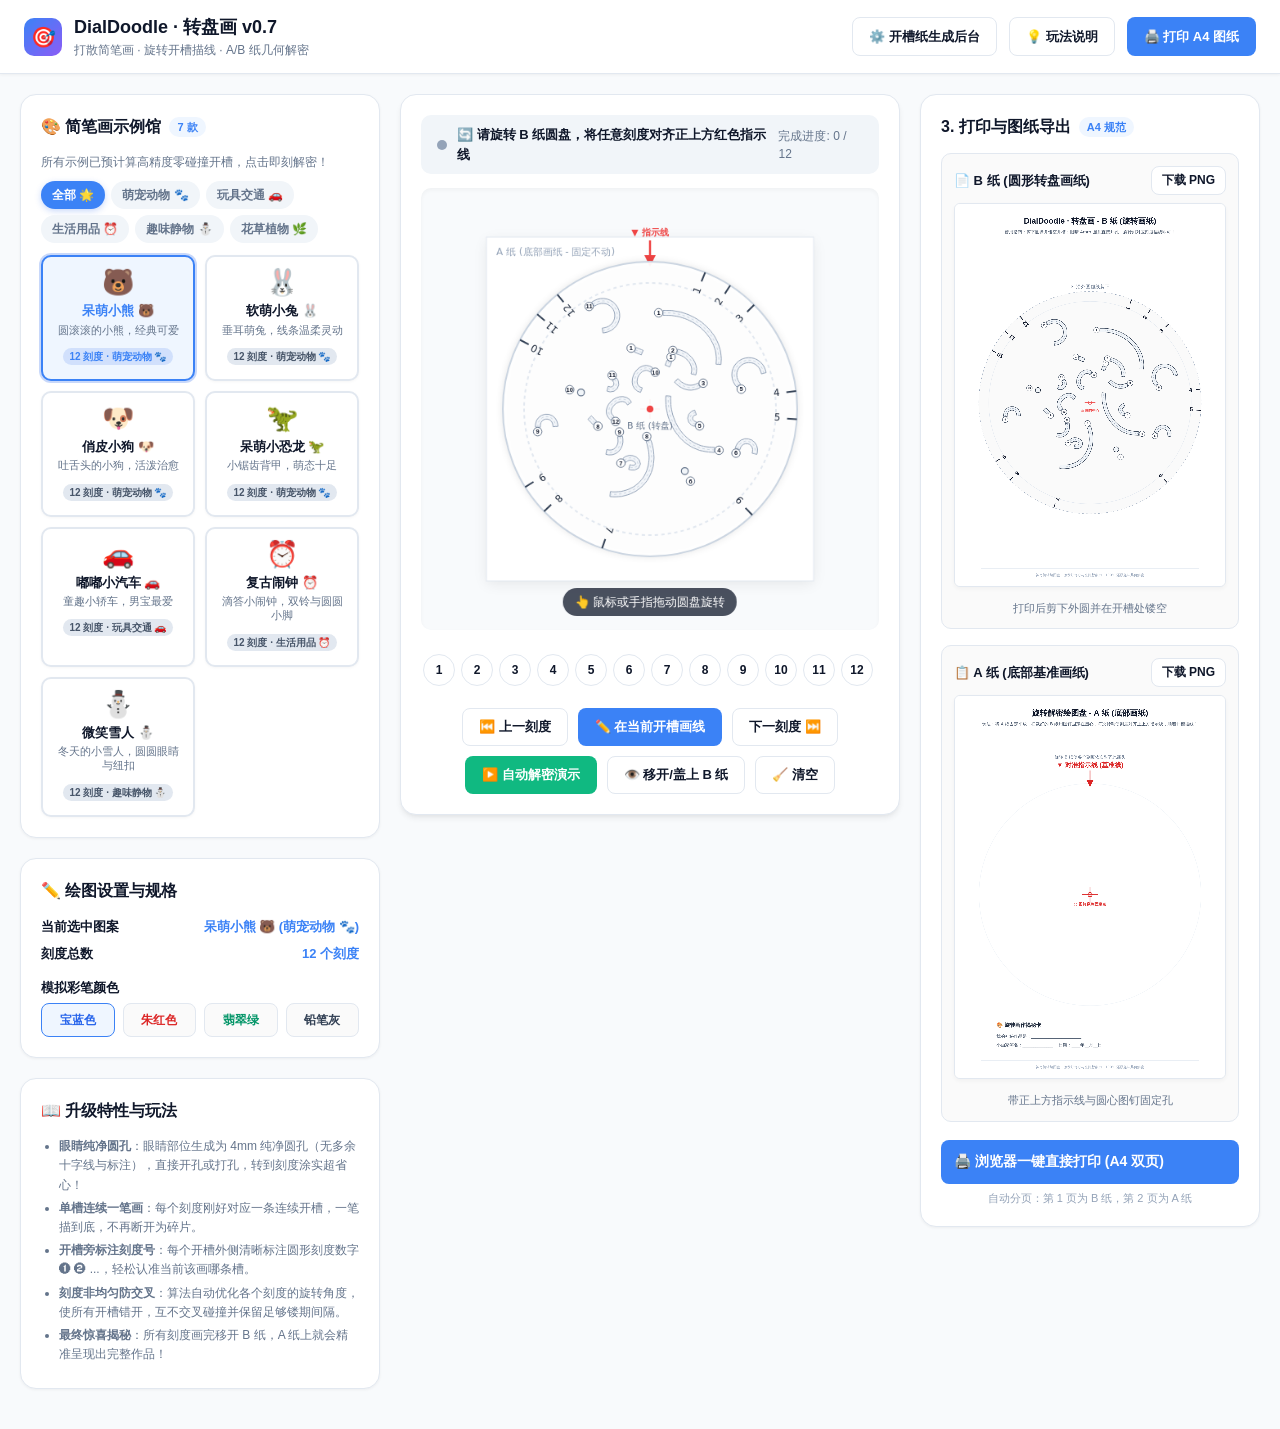
==== commit b9d9f2bc: "feat: organize doodles by category folders with single json files (e.g., animals/bear.json)" ====
--- a/index.html
+++ b/index.html
@@ -36,9 +36,14 @@
           <span>🎨 简笔画示例馆</span>
           <span class="badge" id="totalDoodlesBadge">精选</span>
         </h3>
-        <p style="font-size: 12px; color: #64748B; margin-bottom: 12px;">
+        <p style="font-size: 12px; color: #64748B; margin-bottom: 10px;">
           所有示例已预计算高精度零碰撞开槽，点击即刻解密！
         </p>
+
+        <!-- 分类筛选标签 -->
+        <div class="category-pills" id="categoryPillsContainer">
+          <!-- 由 JS 动态渲染分类标签 -->
+        </div>
 
         <!-- 示例卡片网格 -->
         <div class="preset-grid" id="presetContainer">
--- a/css/style.css
+++ b/css/style.css
@@ -166,6 +166,38 @@
   box-shadow: var(--shadow-sm);
 }
 
+/* 分类标签栏 */
+.category-pills {
+  display: flex;
+  flex-wrap: wrap;
+  gap: 6px;
+  margin-bottom: 12px;
+}
+
+.category-pill {
+  padding: 4px 10px;
+  font-size: 12px;
+  font-weight: 600;
+  border-radius: 16px;
+  background: #F1F5F9;
+  color: var(--text-muted);
+  cursor: pointer;
+  transition: all 0.2s ease;
+  border: 1px solid transparent;
+  user-select: none;
+}
+
+.category-pill:hover {
+  background: #E2E8F0;
+  color: var(--text-main);
+}
+
+.category-pill.active {
+  background: var(--primary);
+  color: #FFFFFF;
+  box-shadow: 0 2px 6px rgba(37, 99, 235, 0.25);
+}
+
 /* 预设网格 */
 .preset-grid {
   display: grid;
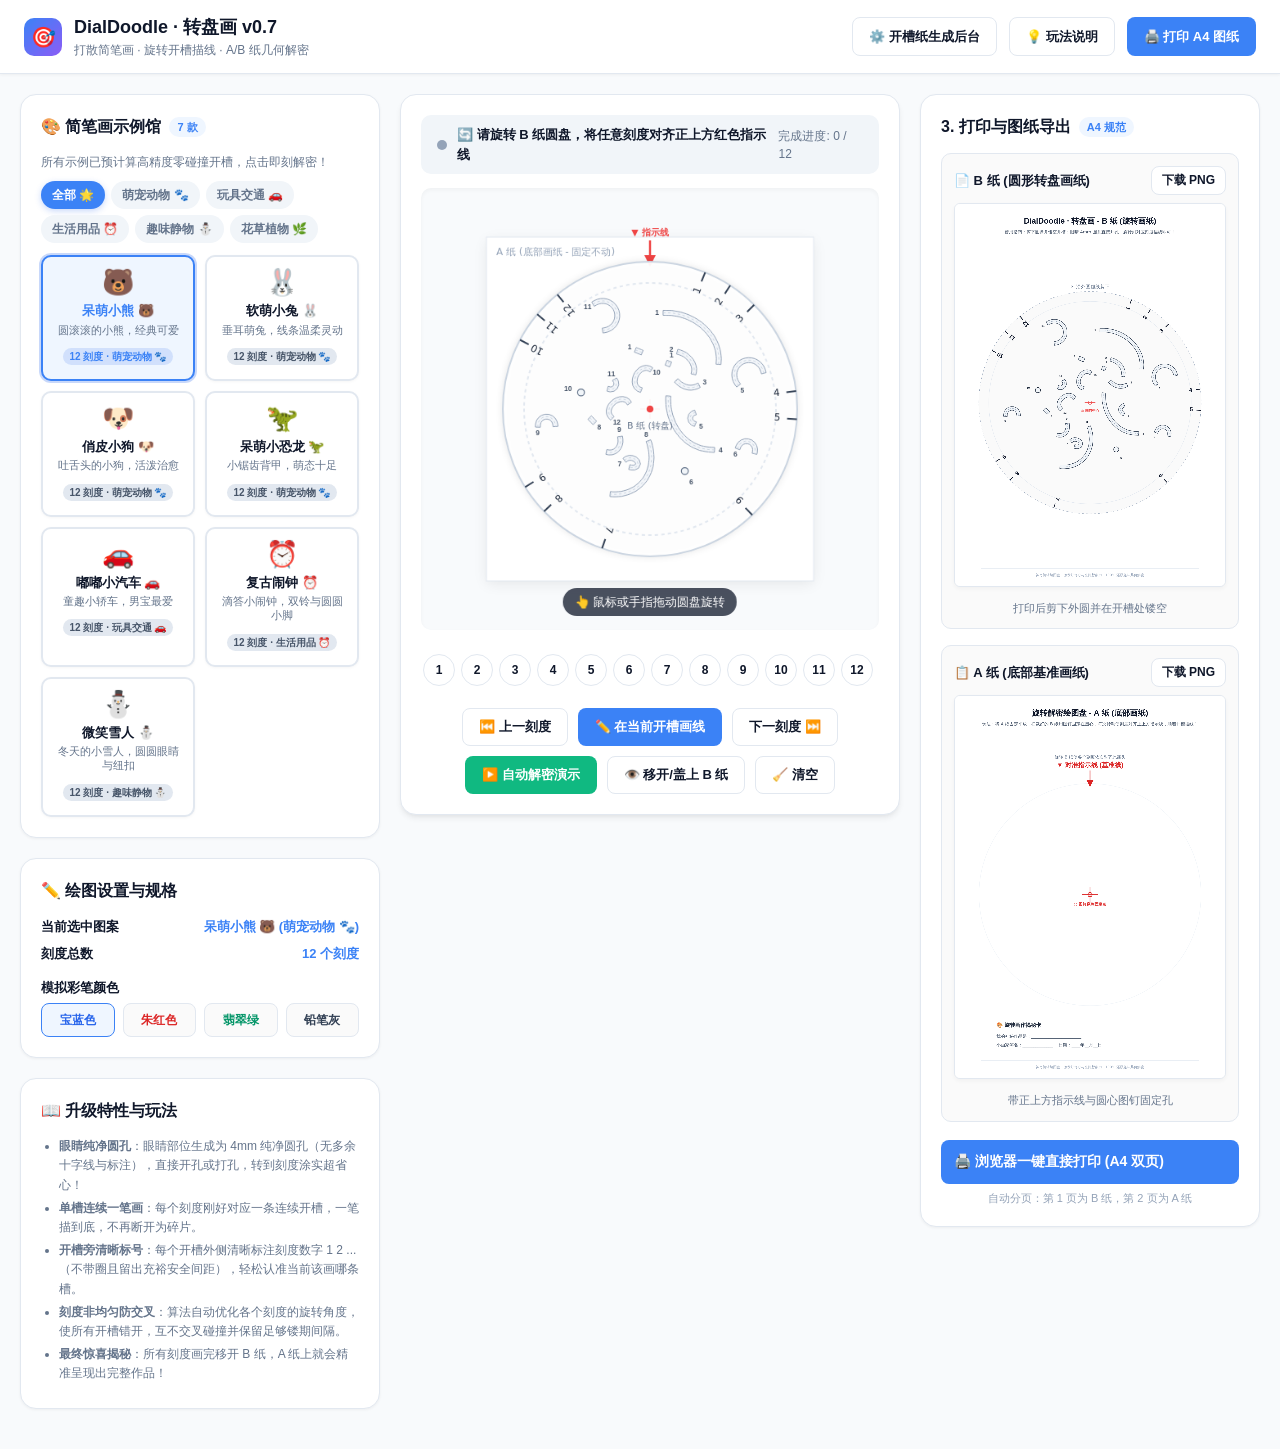
==== commit 7aad33f5: "fix: remove circles around slot numbers and increase label distance by 2px" ====
--- a/index.html
+++ b/index.html
@@ -89,7 +89,7 @@
         <ul class="instructions-list">
           <li><strong>眼睛纯净圆孔</strong>：眼睛部位生成为 4mm 纯净圆孔（无多余十字线与标注），直接开孔或打孔，转到刻度涂实超省心！</li>
           <li><strong>单槽连续一笔画</strong>：每个刻度刚好对应一条连续开槽，一笔描到底，不再断开为碎片。</li>
-          <li><strong>开槽旁标注刻度号</strong>：每个开槽外侧清晰标注圆形刻度数字 ➊ ➋ ...，轻松认准当前该画哪条槽。</li>
+          <li><strong>开槽旁清晰标号</strong>：每个开槽外侧清晰标注刻度数字 1 2 ...（不带圈且留出充裕安全间距），轻松认准当前该画哪条槽。</li>
           <li><strong>刻度非均匀防交叉</strong>：算法自动优化各个刻度的旋转角度，使所有开槽错开，互不交叉碰撞并保留足够镂期间隔。</li>
           <li><strong>最终惊喜揭秘</strong>：所有刻度画完移开 B 纸，A 纸上就会精准呈现出完整作品！</li>
         </ul>
